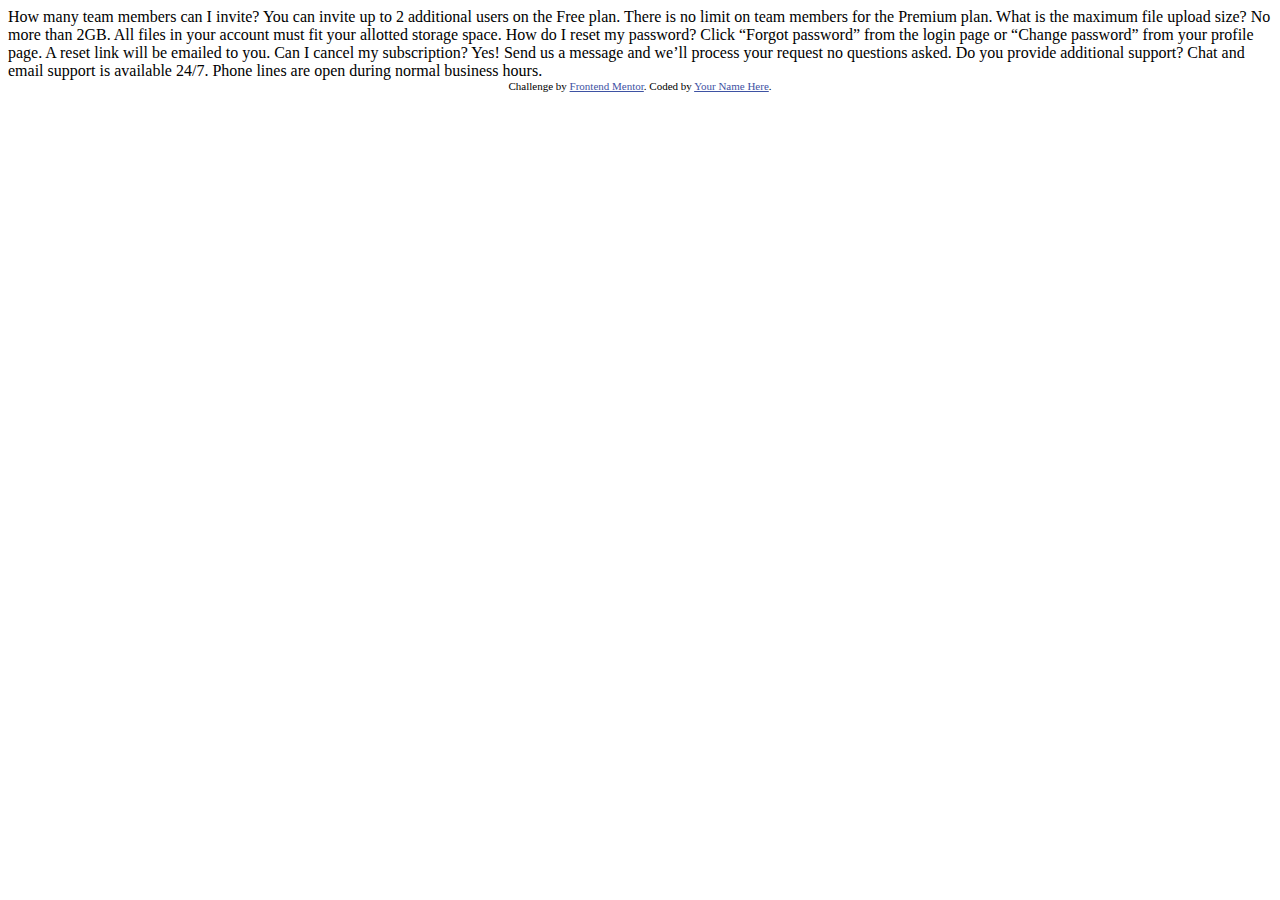
==== faq-accordion-card-main/index.html @ dfe9c5d6 "init" ====
<!DOCTYPE html>
<html lang="en">
<head>
  <meta charset="UTF-8">
  <meta name="viewport" content="width=device-width, initial-scale=1.0"> <!-- displays site properly based on user's device -->

  <link rel="icon" type="image/png" sizes="32x32" href="./images/favicon-32x32.png">
  
  <title>Frontend Mentor | FAQ Accordion Card</title>

  <!-- Feel free to remove these styles or customise in your own stylesheet 👍 -->
  <style>
    .attribution { font-size: 11px; text-align: center; }
    .attribution a { color: hsl(228, 45%, 44%); }
  </style>
</head>
<body>
  How many team members can I invite?
  You can invite up to 2 additional users on the Free plan. There is no limit on 
  team members for the Premium plan.

  What is the maximum file upload size?
  No more than 2GB. All files in your account must fit your allotted storage space.

  How do I reset my password?
  Click “Forgot password” from the login page or “Change password” from your profile page.
  A reset link will be emailed to you.

  Can I cancel my subscription?
  Yes! Send us a message and we’ll process your request no questions asked.

  Do you provide additional support?
  Chat and email support is available 24/7. Phone lines are open during normal business hours.

  <div class="attribution">
    Challenge by <a href="https://www.frontendmentor.io?ref=challenge" target="_blank">Frontend Mentor</a>. 
    Coded by <a href="#">Your Name Here</a>.
  </div>
</body>
</html>
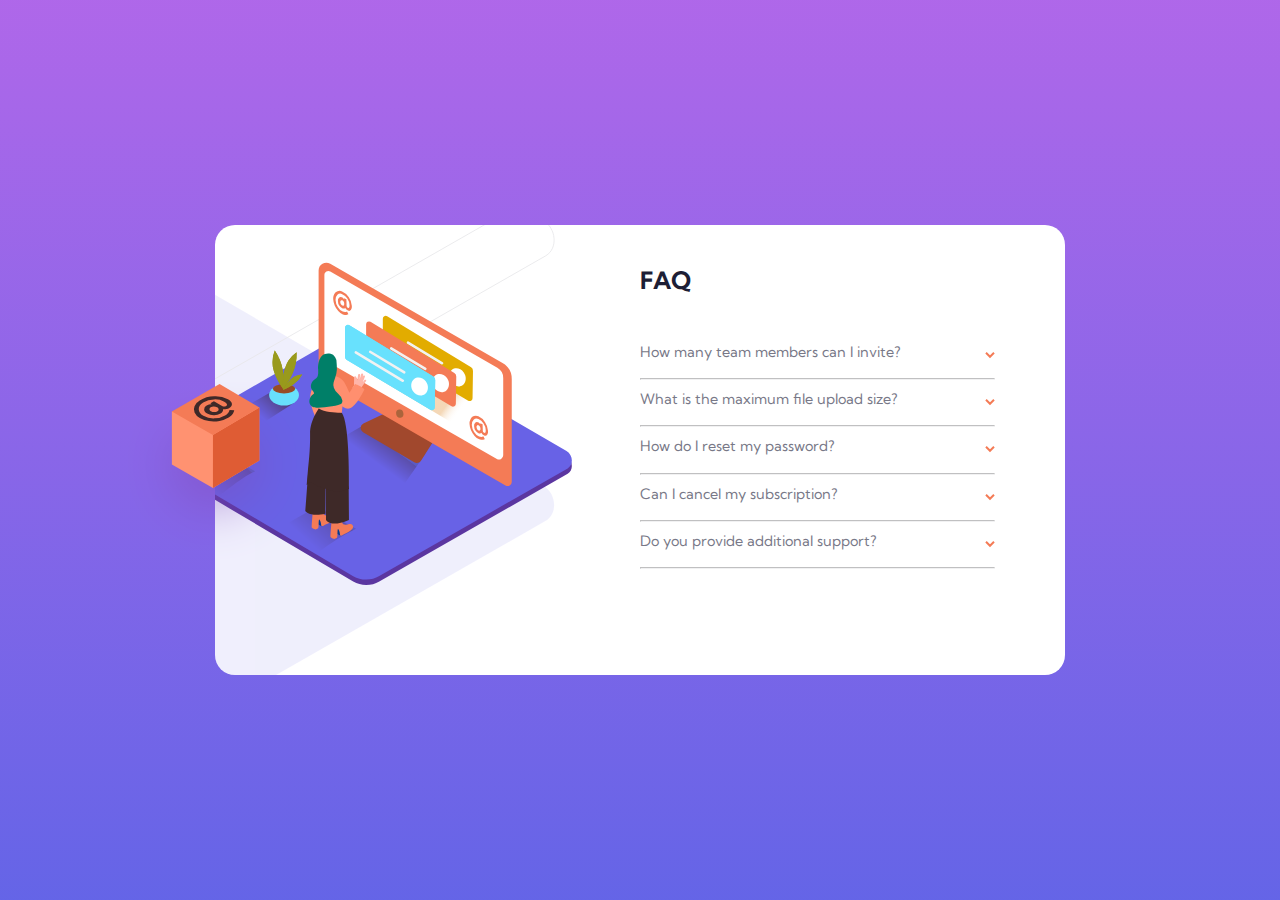
==== commit 4be20b97: "v1" ====
--- a/faq-accordion-card-main/index.html
+++ b/faq-accordion-card-main/index.html
@@ -5,6 +5,7 @@
   <meta name="viewport" content="width=device-width, initial-scale=1.0"> <!-- displays site properly based on user's device -->
 
   <link rel="icon" type="image/png" sizes="32x32" href="./images/favicon-32x32.png">
+  <link rel="stylesheet" href="style.css">
   
   <title>Frontend Mentor | FAQ Accordion Card</title>
 
@@ -15,26 +16,87 @@
   </style>
 </head>
 <body>
-  How many team members can I invite?
-  You can invite up to 2 additional users on the Free plan. There is no limit on 
-  team members for the Premium plan.
+  <div class="box_contain">
+    <img class="box" src="images/illustration-box-desktop.svg" alt="box_desktop">
+    <main class="contain_main">
+      <div class="contain_img">
+        <img src="images/illustration-woman-online-desktop.svg" alt="woman-desktop">
+        <img src="images/bg-pattern-desktop.svg" alt="pattern-desktop">
+      </div>
+      <section class="contain_faq">
+        <h1>FAQ</h1>
+        <div class="contain_question">
+          <h2>How many team members can I invite?</h2>
+          <img class="arrow" src="images/icon-arrow-down.svg" alt="arrow">
+        </div>
+        <p class="contain_paragraph hidden">
+          You can invite up to 2 additional users on the Free plan. There is no limit on
+          team members for the Premium plan.
+        </p>
+        <hr>
+        <div class="contain_question">
+          <h2>What is the maximum file upload size?</h2>
+          <img class="arrow" src="images/icon-arrow-down.svg" alt="arrow">
+        </div>
+        <p class="contain_paragraph hidden">
+          No more than 2GB. All files in your account must fit your allotted storage space.
+        </p>
+        <hr>
+        <div class="contain_question">
+          <h2>How do I reset my password?</h2>
+          <img class="arrow" src="images/icon-arrow-down.svg" alt="arrow">
+        </div>
+        <p class="contain_paragraph hidden">
+          Click “Forgot password” from the login page or “Change password” from your profile page.
+          A reset link will be emailed to you.
+        </p>
+        <hr>
+        <div class="contain_question">
+          <h2>Can I cancel my subscription?</h2>
+          <img class="arrow" src="images/icon-arrow-down.svg" alt="arrow">
+        </div>
+        <p class="contain_paragraph hidden">Yes! Send us a message and we’ll process your request no questions asked.</p>
+        <hr>
+        <div class="contain_question">
+          <h2>Do you provide additional support?</h2>
+          <img class="arrow" src="images/icon-arrow-down.svg" alt="arrow">
+        </div>
+        <p class="contain_paragraph hidden">Chat and email support is available 24/7. Phone lines are open during normal business hours.</p>
+        <hr>
+      </section>
+    </main>
+  </div>
 
-  What is the maximum file upload size?
-  No more than 2GB. All files in your account must fit your allotted storage space.
-
-  How do I reset my password?
-  Click “Forgot password” from the login page or “Change password” from your profile page.
-  A reset link will be emailed to you.
-
-  Can I cancel my subscription?
-  Yes! Send us a message and we’ll process your request no questions asked.
-
-  Do you provide additional support?
-  Chat and email support is available 24/7. Phone lines are open during normal business hours.
-
-  <div class="attribution">
+  <!-- <div class="attribution">
     Challenge by <a href="https://www.frontendmentor.io?ref=challenge" target="_blank">Frontend Mentor</a>. 
     Coded by <a href="#">Your Name Here</a>.
-  </div>
+  </div> -->
+  <script>
+    document.querySelectorAll('.arrow').forEach(e => {
+      e.addEventListener('click', (elemento) => {
+        const elementoDiv = elemento.target.parentNode
+        const paragraph = elementoDiv.nextElementSibling
+        document.querySelectorAll('.contain_paragraph').forEach(e => {
+          if(!e.classList.contains('hidden')) {
+            e.classList.add('hidden')
+            document.querySelectorAll('.contain_question > h2').forEach(e => {
+              e.style.fontWeight = 40
+              e.style.color = 'hsl(240, 6%, 50%)'
+            })
+
+            document.querySelectorAll('.arrow').forEach(e => {
+              e.style.transform = "rotate(360deg)"
+            })
+          }
+        })
+        if(paragraph.classList.contains('hidden')) {
+          paragraph.classList.remove('hidden')
+          elementoDiv.firstElementChild.style.fontWeight = 700
+          e.style.transform = "rotate(180deg)"
+          elementoDiv.firstElementChild.style.color = 'hsl(238, 29%, 16%)'
+        }
+      })
+    })
+  </script>
 </body>
 </html>--- a/faq-accordion-card-main/style.css
+++ b/faq-accordion-card-main/style.css
@@ -0,0 +1,129 @@
+@import url('https://fonts.googleapis.com/css2?family=Kumbh+Sans:wght@400;700&family=Poppins:wght@400;500;600;700&display=swap');
+
+:root {
+    --font-Kumbh: 'Kumbh Sans', sans-serif;
+
+    --very-dark-desaturated-blue: hsl(238, 29%, 16%);
+
+    --soft-violet: hsl(273, 75%, 66%);
+    --soft-blue: hsl(240, 73%, 65%);
+
+    --very-dark-grayish-blue: hsl(237, 12%, 33%);
+    --dark-grayish-blue: hsl(240, 6%, 50%);
+
+    --light-grayish-blue: hsla(240, 4%, 91%, 0.582);
+}
+
+* {
+    margin: 0;
+    padding: 0;
+    box-sizing: border-box;
+    font-family: var(--font-Kumbh);
+    font-size: 12px;
+}
+
+body {
+    background-image: linear-gradient(to bottom, var(--soft-violet), var(--soft-blue));
+    width: 100vw;
+    height: 100vh;
+    display: flex;
+    justify-content: center;
+    align-items: center;
+}
+
+.contain_main {
+    display: flex;
+    background-color: white;
+    position: relative;
+    justify-content: center;
+    align-items: center;
+    border-radius: 20px;
+    min-width: 850px;
+    height: 450px;
+    overflow: hidden;
+}
+
+.contain_img {
+    width: 50%;
+    background-color: red;
+}
+
+.contain_img > img:nth-child(1){
+    width: 50%;
+    position: absolute;
+    right: 58%;
+    bottom: 20%;
+    z-index: 2;
+}
+
+.contain_img > img:nth-child(2){
+    width: 100%;
+    position: absolute;
+    right: 60%;
+    bottom: -15%;
+}
+
+
+.contain_faq {
+    width: 50%;
+    height: 100%;
+    padding: 40px 70px 0px 0px;
+}
+
+.contain_faq > h1 {
+    font-size: 2em;
+    margin-bottom: 2em;
+    color: var(--very-dark-desaturated-blue);
+}
+
+.contain_question > h2 {
+    color: var(--dark-grayish-blue);
+    font-size: 1.2em;
+    margin-bottom: 0.5em;
+    font-weight: 400;
+}
+
+
+.contain_question {
+    display: flex;
+    align-items: center;
+    justify-content: space-between;
+}
+
+.contain_paragraph {
+    width: 85%;
+    text-align: justify;
+    margin-bottom: 1em;
+    color: var(--dark-grayish-blue);
+}
+
+
+.hidden {
+    display: none;
+}
+
+
+hr {
+    margin: 10px 0px;
+    border-color: var(--light-grayish-blue);
+}
+
+.box_contain {
+    position: relative;
+}
+
+.box{
+    width: 22%;
+    position: absolute;
+    right: 89%;
+    bottom: 25%;
+    z-index: 3;
+}
+
+.arrow {
+    cursor: pointer;
+    transition: 0.3s;
+}
+
+
+
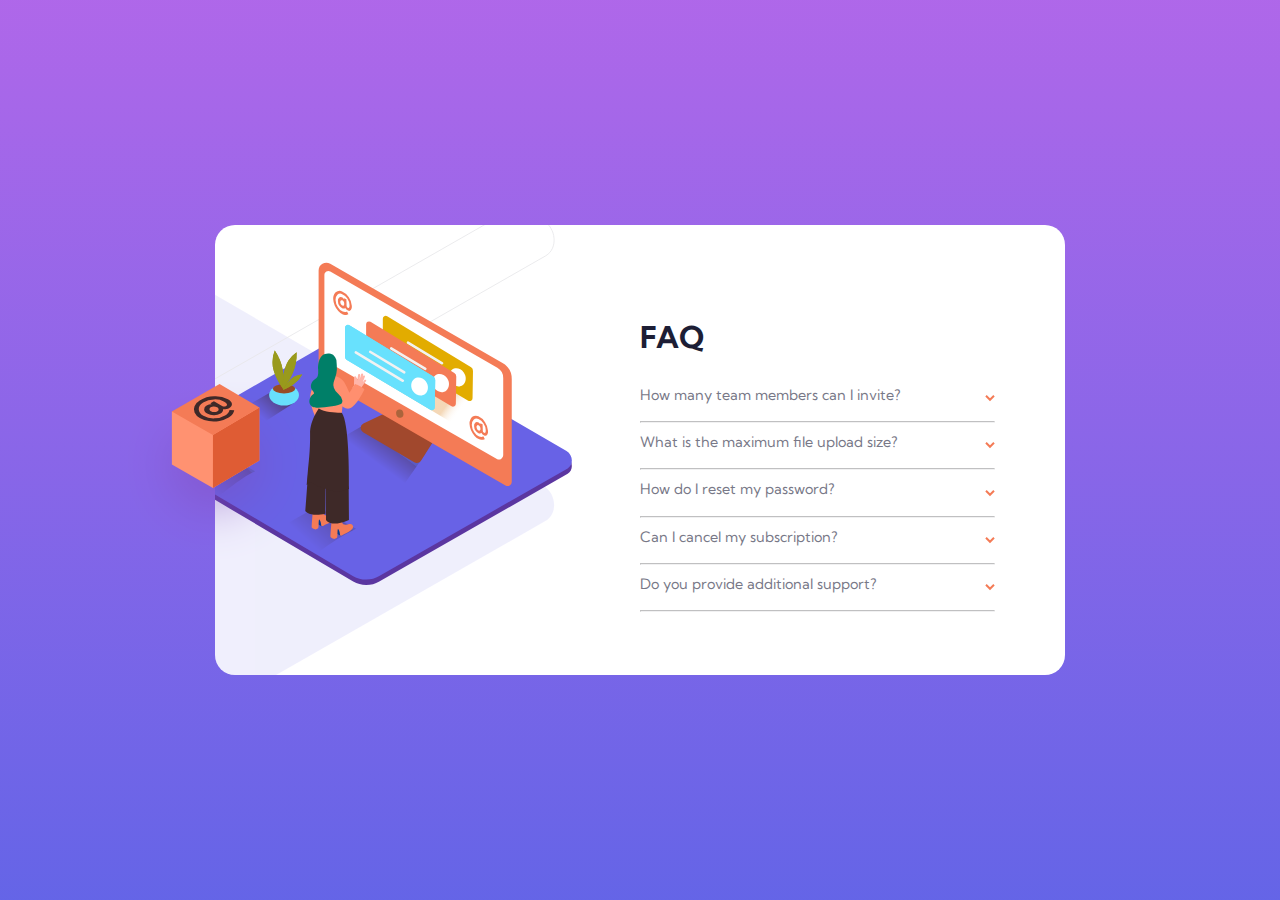
==== commit 0ac13892: "up" ====
--- a/faq-accordion-card-main/index.html
+++ b/faq-accordion-card-main/index.html
@@ -1,27 +1,40 @@
 <!DOCTYPE html>
 <html lang="en">
+
 <head>
   <meta charset="UTF-8">
-  <meta name="viewport" content="width=device-width, initial-scale=1.0"> <!-- displays site properly based on user's device -->
+  <meta name="viewport" content="width=device-width, initial-scale=1.0">
+  <!-- displays site properly based on user's device -->
 
   <link rel="icon" type="image/png" sizes="32x32" href="./images/favicon-32x32.png">
   <link rel="stylesheet" href="style.css">
-  
+
   <title>Frontend Mentor | FAQ Accordion Card</title>
 
   <!-- Feel free to remove these styles or customise in your own stylesheet 👍 -->
   <style>
-    .attribution { font-size: 11px; text-align: center; }
-    .attribution a { color: hsl(228, 45%, 44%); }
+    .attribution {
+      font-size: 11px;
+      text-align: center;
+    }
+
+    .attribution a {
+      color: hsl(228, 45%, 44%);
+    }
   </style>
 </head>
+
 <body>
   <div class="box_contain">
-    <img class="box" src="images/illustration-box-desktop.svg" alt="box_desktop">
+    <img class="box_desktop" src="images/illustration-box-desktop.svg" alt="box_desktop">
     <main class="contain_main">
-      <div class="contain_img">
+      <div class="contain_img_desktop">
         <img src="images/illustration-woman-online-desktop.svg" alt="woman-desktop">
         <img src="images/bg-pattern-desktop.svg" alt="pattern-desktop">
+      </div>
+      <div class="contain_img_mobile">
+        <img src="images/illustration-woman-online-mobile.svg" alt="woman-desktop">
+        <img src="images/bg-pattern-mobile.svg" alt="pattern_mobile">
       </div>
       <section class="contain_faq">
         <h1>FAQ</h1>
@@ -55,13 +68,15 @@
           <h2>Can I cancel my subscription?</h2>
           <img class="arrow" src="images/icon-arrow-down.svg" alt="arrow">
         </div>
-        <p class="contain_paragraph hidden">Yes! Send us a message and we’ll process your request no questions asked.</p>
+        <p class="contain_paragraph hidden">Yes! Send us a message and we’ll process your request no questions asked.
+        </p>
         <hr>
         <div class="contain_question">
-          <h2>Do you provide additional support?</h2>
+          <h2>Do you provide additional support? </h2>
           <img class="arrow" src="images/icon-arrow-down.svg" alt="arrow">
         </div>
-        <p class="contain_paragraph hidden">Chat and email support is available 24/7. Phone lines are open during normal business hours.</p>
+        <p class="contain_paragraph hidden">Chat and email support is available 24/7. Phone lines are open during normal
+          business hours.</p>
         <hr>
       </section>
     </main>
@@ -72,31 +87,63 @@
     Coded by <a href="#">Your Name Here</a>.
   </div> -->
   <script>
-    document.querySelectorAll('.arrow').forEach(e => {
-      e.addEventListener('click', (elemento) => {
-        const elementoDiv = elemento.target.parentNode
-        const paragraph = elementoDiv.nextElementSibling
-        document.querySelectorAll('.contain_paragraph').forEach(e => {
-          if(!e.classList.contains('hidden')) {
-            e.classList.add('hidden')
-            document.querySelectorAll('.contain_question > h2').forEach(e => {
-              e.style.fontWeight = 40
-              e.style.color = 'hsl(240, 6%, 50%)'
-            })
+    // document.querySelectorAll('.arrow').forEach(e => {
+    //   e.addEventListener('click', (elemento) => {
+    //     const elementoDiv = elemento.target.parentNode
+    //     const paragraph = elementoDiv.nextElementSibling
+    //     document.querySelectorAll('.contain_paragraph').forEach(e => {
+    //       if(!e.classList.contains('hidden')) {
+    //         e.classList.add('hidden')
+    //         document.querySelectorAll('.contain_question > h2').forEach(e => {
+    //           e.style.fontWeight = 40
+    //           e.style.color = 'hsl(240, 6%, 50%)'
+    //         })
 
-            document.querySelectorAll('.arrow').forEach(e => {
-              e.style.transform = "rotate(360deg)"
-            })
-          }
-        })
-        if(paragraph.classList.contains('hidden')) {
-          paragraph.classList.remove('hidden')
-          elementoDiv.firstElementChild.style.fontWeight = 700
-          e.style.transform = "rotate(180deg)"
-          elementoDiv.firstElementChild.style.color = 'hsl(238, 29%, 16%)'
-        }
+    //         document.querySelectorAll('.arrow').forEach(e => {
+    //           e.style.transform = "rotate(360deg)"
+    //         })
+    //       }
+    //     })
+    //     if(paragraph.classList.contains('hidden')) {
+    //       paragraph.classList.remove('hidden')
+    //       elementoDiv.firstElementChild.style.fontWeight = 700
+    //       e.style.transform = "rotate(180deg)"
+    //       elementoDiv.firstElementChild.style.color = 'hsl(238, 29%, 16%)'
+    //     }
+    //   })
+    // })
+
+
+    container = document.querySelectorAll('.contain_question')
+    container.forEach(e => {
+      e.addEventListener('click', elemento => {
+        console.log(elemento.target)
+          document.querySelectorAll('.contain_paragraph').forEach(e => {
+            if (!e.classList.contains('hidden')) {
+              e.classList.add('hidden')         
+              document.querySelectorAll('.arrow').forEach(e => {
+                e.style.transform = "rotate(360deg)"
+              })
+              document.querySelectorAll('.contain_question > h2').forEach(e => {
+                e.style.fontWeight = 400
+                e.style.color = 'hsl(240, 6%, 50%)'
+              })
+            }
+          })
+          const paragraph = elemento.target.parentNode.nextElementSibling
+          const h2 = elemento.target
+          const arrow = elemento.target.nextElementSibling
+          if (paragraph.classList.contains('hidden')) {
+            paragraph.classList.remove('hidden')
+            h2.style.fontWeight = 700
+            h2.style.color = 'hsl(238, 29%, 16%)'
+            arrow.style.transform = "rotate(180deg)"
+          }        
       })
     })
+
+
   </script>
 </body>
+
 </html>--- a/faq-accordion-card-main/style.css
+++ b/faq-accordion-card-main/style.css
@@ -4,6 +4,7 @@
     --font-Kumbh: 'Kumbh Sans', sans-serif;
 
     --very-dark-desaturated-blue: hsl(238, 29%, 16%);
+    --Soft-red: hsl(14, 88%, 65%);
 
     --soft-violet: hsl(273, 75%, 66%);
     --soft-blue: hsl(240, 73%, 65%);
@@ -39,16 +40,16 @@
     align-items: center;
     border-radius: 20px;
     min-width: 850px;
-    height: 450px;
+    min-height: 450px;
     overflow: hidden;
 }
 
-.contain_img {
+.contain_img_desktop {
     width: 50%;
     background-color: red;
 }
 
-.contain_img > img:nth-child(1){
+.contain_img_desktop > img:nth-child(1){
     width: 50%;
     position: absolute;
     right: 58%;
@@ -56,7 +57,7 @@
     z-index: 2;
 }
 
-.contain_img > img:nth-child(2){
+.contain_img_desktop > img:nth-child(2){
     width: 100%;
     position: absolute;
     right: 60%;
@@ -71,12 +72,20 @@
 }
 
 .contain_faq > h1 {
-    font-size: 2em;
-    margin-bottom: 2em;
+    font-size: 2.5em;
+    margin-bottom: 1em;
     color: var(--very-dark-desaturated-blue);
 }
 
+.contain_question {
+    cursor: pointer;
+    display: flex;
+    align-items: center;
+    justify-content: space-between;
+}
+
 .contain_question > h2 {
+    width: 100%;
     color: var(--dark-grayish-blue);
     font-size: 1.2em;
     margin-bottom: 0.5em;
@@ -84,10 +93,10 @@
 }
 
 
-.contain_question {
-    display: flex;
-    align-items: center;
-    justify-content: space-between;
+
+.contain_question > h2:hover {
+    color: var(--Soft-red);
+    font-weight: 700;
 }
 
 .contain_paragraph {
@@ -112,7 +121,7 @@
     position: relative;
 }
 
-.box{
+.box_desktop{
     width: 22%;
     position: absolute;
     right: 89%;
@@ -121,9 +130,96 @@
 }
 
 .arrow {
-    cursor: pointer;
     transition: 0.3s;
 }
 
-
-
+.contain_img_mobile{
+    display: none;
+}
+
+@media (max-width: 940px) {
+    .contain_main {
+        min-width: 600px;
+
+    }
+
+    .contain_faq > h1 {
+        font-size: 2em;
+    }
+
+    .contain_question > h2 {
+        font-size: 1.2em;
+    }
+
+    .contain_paragraph {
+        font-size: 0.8em;
+    }
+
+    .contain_faq {
+        padding: 0px 40px 0px 0px;
+    }
+
+}
+
+
+@media (max-width: 665px) {
+    .contain_main {
+        min-width: 350px;
+        height: 650px;
+        flex-direction: column;
+        position: relative;
+        overflow: visible;
+
+    }
+
+    .contain_faq > h1 {
+        text-align: center;
+        font-size: 2.5em;
+        margin-bottom: 0em;
+    }
+
+    .contain_question > h2 {
+        margin-top: 20px;
+        font-size: 1.2em;
+    }
+
+    .contain_paragraph {
+        font-size: 0.8em;
+        width: 90%;
+        text-align: left;
+    }
+
+    .contain_faq {
+        width: 330px;
+        height: 80%;
+        padding: 0px 20px;
+    }
+
+    .contain_img_desktop {
+        display: none;
+    }
+
+    .box_desktop{
+        display: none;
+    }
+
+    .contain_img_mobile{
+        display: block;
+        height: 30%;
+    }
+
+    .contain_img_mobile > img:nth-child(1){
+        width: 80%;
+        position: absolute;
+        bottom: 86.5%;
+        left: 10%;
+    }
+
+    .contain_img_mobile > img:nth-child(2){
+        width: 80%;
+        position: absolute;
+        bottom: 80%;
+        left: 10%;
+    }
+
+}
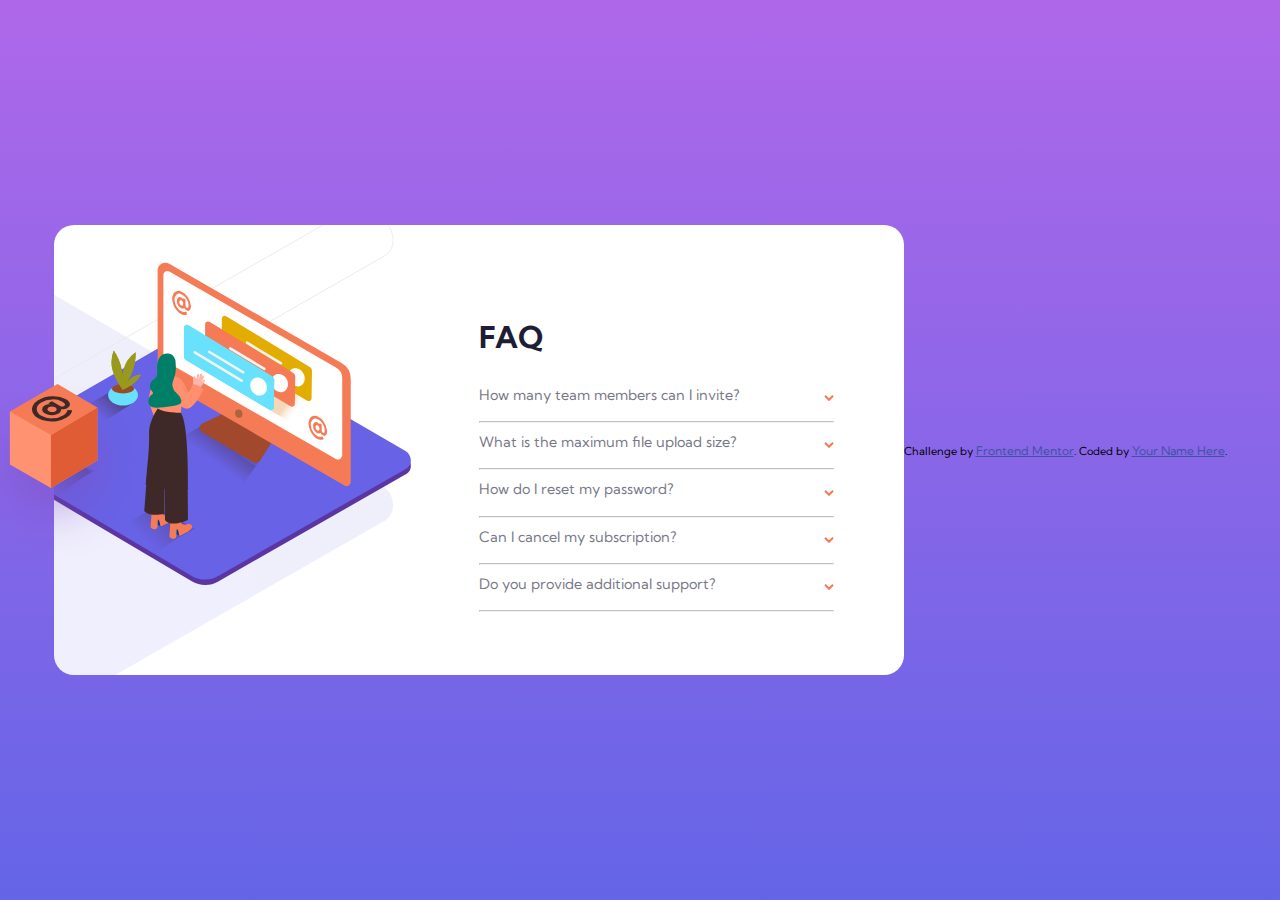
==== commit e3994cf1: "up" ====
--- a/faq-accordion-card-main/index.html
+++ b/faq-accordion-card-main/index.html
@@ -10,18 +10,6 @@
   <link rel="stylesheet" href="style.css">
 
   <title>Frontend Mentor | FAQ Accordion Card</title>
-
-  <!-- Feel free to remove these styles or customise in your own stylesheet 👍 -->
-  <style>
-    .attribution {
-      font-size: 11px;
-      text-align: center;
-    }
-
-    .attribution a {
-      color: hsl(228, 45%, 44%);
-    }
-  </style>
 </head>
 
 <body>
@@ -82,63 +70,62 @@
     </main>
   </div>
 
-  <!-- <div class="attribution">
+  <div class="attribution">
     Challenge by <a href="https://www.frontendmentor.io?ref=challenge" target="_blank">Frontend Mentor</a>. 
     Coded by <a href="#">Your Name Here</a>.
-  </div> -->
+  </div>
   <script>
-    // document.querySelectorAll('.arrow').forEach(e => {
-    //   e.addEventListener('click', (elemento) => {
-    //     const elementoDiv = elemento.target.parentNode
-    //     const paragraph = elementoDiv.nextElementSibling
-    //     document.querySelectorAll('.contain_paragraph').forEach(e => {
-    //       if(!e.classList.contains('hidden')) {
-    //         e.classList.add('hidden')
-    //         document.querySelectorAll('.contain_question > h2').forEach(e => {
-    //           e.style.fontWeight = 40
-    //           e.style.color = 'hsl(240, 6%, 50%)'
-    //         })
+    document.querySelectorAll('.arrow').forEach(e => {
+      e.addEventListener('click', (elemento) => {
+        const elementoDiv = elemento.target.parentNode
+        const paragraph = elementoDiv.nextElementSibling
+        document.querySelectorAll('.contain_paragraph').forEach(e => {
+          if(!e.classList.contains('hidden')) {
+            e.classList.add('hidden')
+            document.querySelectorAll('.contain_question > h2').forEach(e => {
+              e.style.fontWeight = 40
+              e.style.color = 'hsl(240, 6%, 50%)'
+            })
 
-    //         document.querySelectorAll('.arrow').forEach(e => {
-    //           e.style.transform = "rotate(360deg)"
-    //         })
-    //       }
-    //     })
-    //     if(paragraph.classList.contains('hidden')) {
-    //       paragraph.classList.remove('hidden')
-    //       elementoDiv.firstElementChild.style.fontWeight = 700
-    //       e.style.transform = "rotate(180deg)"
-    //       elementoDiv.firstElementChild.style.color = 'hsl(238, 29%, 16%)'
-    //     }
-    //   })
-    // })
+            document.querySelectorAll('.arrow').forEach(e => {
+              e.style.transform = "rotate(360deg)"
+            })
+          }
+        })
+        if(paragraph.classList.contains('hidden')) {
+          paragraph.classList.remove('hidden')
+          elementoDiv.firstElementChild.style.fontWeight = 700
+          e.style.transform = "rotate(180deg)"
+          elementoDiv.firstElementChild.style.color = 'hsl(238, 29%, 16%)'
+        }
+      })
+    })
 
+    document.querySelectorAll('.contain_question > h2').forEach(e => {
+      e.addEventListener('click', (elemento) => {
+        const h2 = elemento.target
+        const arrow = h2.nextElementSibling
+        const paragraph = h2.parentNode.nextElementSibling
+        console.log(paragraph)
+        document.querySelectorAll('.contain_paragraph').forEach(e => {
+          if(!e.classList.contains('hidden')) {
+            e.classList.add('hidden')
+            document.querySelectorAll('.contain_question > h2').forEach(e => {
+              e.style.fontWeight = 40
+              e.style.color = 'hsl(240, 6%, 50%)'
+            })
 
-    container = document.querySelectorAll('.contain_question')
-    container.forEach(e => {
-      e.addEventListener('click', elemento => {
-        console.log(elemento.target)
-          document.querySelectorAll('.contain_paragraph').forEach(e => {
-            if (!e.classList.contains('hidden')) {
-              e.classList.add('hidden')         
-              document.querySelectorAll('.arrow').forEach(e => {
-                e.style.transform = "rotate(360deg)"
-              })
-              document.querySelectorAll('.contain_question > h2').forEach(e => {
-                e.style.fontWeight = 400
-                e.style.color = 'hsl(240, 6%, 50%)'
-              })
-            }
-          })
-          const paragraph = elemento.target.parentNode.nextElementSibling
-          const h2 = elemento.target
-          const arrow = elemento.target.nextElementSibling
-          if (paragraph.classList.contains('hidden')) {
-            paragraph.classList.remove('hidden')
-            h2.style.fontWeight = 700
-            h2.style.color = 'hsl(238, 29%, 16%)'
-            arrow.style.transform = "rotate(180deg)"
-          }        
+            document.querySelectorAll('.arrow').forEach(e => {
+              e.style.transform = "rotate(360deg)"
+            })
+          }
+        })
+        if(paragraph.classList.contains('hidden')) {
+          paragraph.classList.remove('hidden')
+          h2.style.fontWeight = 700
+          arrow.style.transform = "rotate(180deg)"
+          h2.style.color = 'hsl(238, 29%, 16%)'
+        }
       })
     })
 
--- a/faq-accordion-card-main/style.css
+++ b/faq-accordion-card-main/style.css
@@ -137,6 +137,16 @@
     display: none;
 }
 
+.attribution {
+    font-size: 11px;
+    text-align: center;
+  }
+
+  .attribution a {
+    color: hsl(228, 45%, 44%);
+  }
+
+
 @media (max-width: 940px) {
     .contain_main {
         min-width: 600px;
@@ -144,6 +154,7 @@
     }
 
     .contain_faq > h1 {
+        padding-top: 40px;
         font-size: 2em;
     }
 
@@ -159,16 +170,42 @@
         padding: 0px 40px 0px 0px;
     }
 
+    .contain_img_desktop > img:nth-child(1){
+        width: 50%;
+        position: absolute;
+        right: 58%;
+        bottom: 30%;
+        z-index: 2;
+    }
+    
+    .contain_img_desktop > img:nth-child(2){
+        width: 100%;
+        position: absolute;
+        right: 60%;
+        bottom: 5%;
+    }
+
+    .box_desktop{
+        width: 25%;
+        position: absolute;
+        right: 87%;
+        bottom: 30%;
+    }
+
 }
 
 
 @media (max-width: 665px) {
+
+
     .contain_main {
-        min-width: 350px;
-        height: 650px;
+        min-width: 340px;
+        height: 600px;
         flex-direction: column;
         position: relative;
         overflow: visible;
+        margin-bottom: 1rem;
+        margin-top: 1rem;
 
     }
 
@@ -184,14 +221,14 @@
     }
 
     .contain_paragraph {
-        font-size: 0.8em;
+        font-size: 0.9em;
         width: 90%;
         text-align: left;
     }
 
     .contain_faq {
-        width: 330px;
-        height: 80%;
+        width: 340px;
+        height: 90%;
         padding: 0px 20px;
     }
 
@@ -205,7 +242,7 @@
 
     .contain_img_mobile{
         display: block;
-        height: 30%;
+        height: 25%;
     }
 
     .contain_img_mobile > img:nth-child(1){
@@ -223,3 +260,100 @@
     }
 
 }
+
+@media (max-height: 800px) {
+    .contain_main {
+        height: 525px;
+        margin-bottom: 20px;
+
+    }
+
+    .contain_question > h2 {
+        margin-top: 10px;
+    }
+
+    body {
+        align-items: flex-end;
+    }
+
+    .contain_img_mobile > img:nth-child(1){
+        width: 80%;
+        position: absolute;
+        bottom: 83.5%;
+        left: 10%;
+    }
+
+    .contain_img_mobile > img:nth-child(2){
+        width: 80%;
+        position: absolute;
+        bottom: 80%;
+        left: 10%;
+    }
+}
+
+
+@media (max-height: 500px) {
+
+
+    .contain_main {
+        overflow: scroll;
+        width: 90vw;
+        height: 400px;
+        flex-direction: column;
+        position: relative;
+        overflow: visible;
+        margin-bottom: 0rem;
+        border-radius: 0px;
+
+    }
+
+    .contain_faq > h1 {
+        text-align: center;
+        font-size: 2em;
+        margin-bottom: 0em;
+    }
+
+    .contain_question > h2 {
+        margin-top: 20px;
+        font-size: 1em;
+    }
+
+    .contain_paragraph {
+        font-size: 0.9em;
+        width: 90%;
+        text-align: left;
+    }
+
+    .contain_faq {
+        width: 100%;
+        height: 90%;
+        padding: 0px 20px;
+    }
+
+    .contain_img_desktop {
+        display: none;
+    }
+
+    .box_desktop{
+        display: none;
+    }
+
+    .contain_img_mobile{
+        display: block;
+        height: 25%;
+    }
+
+    .contain_img_mobile > img:nth-child(1){
+        width: 50%;
+        position: absolute;
+        bottom: 84.5%;
+        left: 25%;
+    }
+
+    .contain_img_mobile > img:nth-child(2){
+        width: 50%;
+        position: absolute;
+        bottom: 80%;
+        left: 24%;
+    }
+}
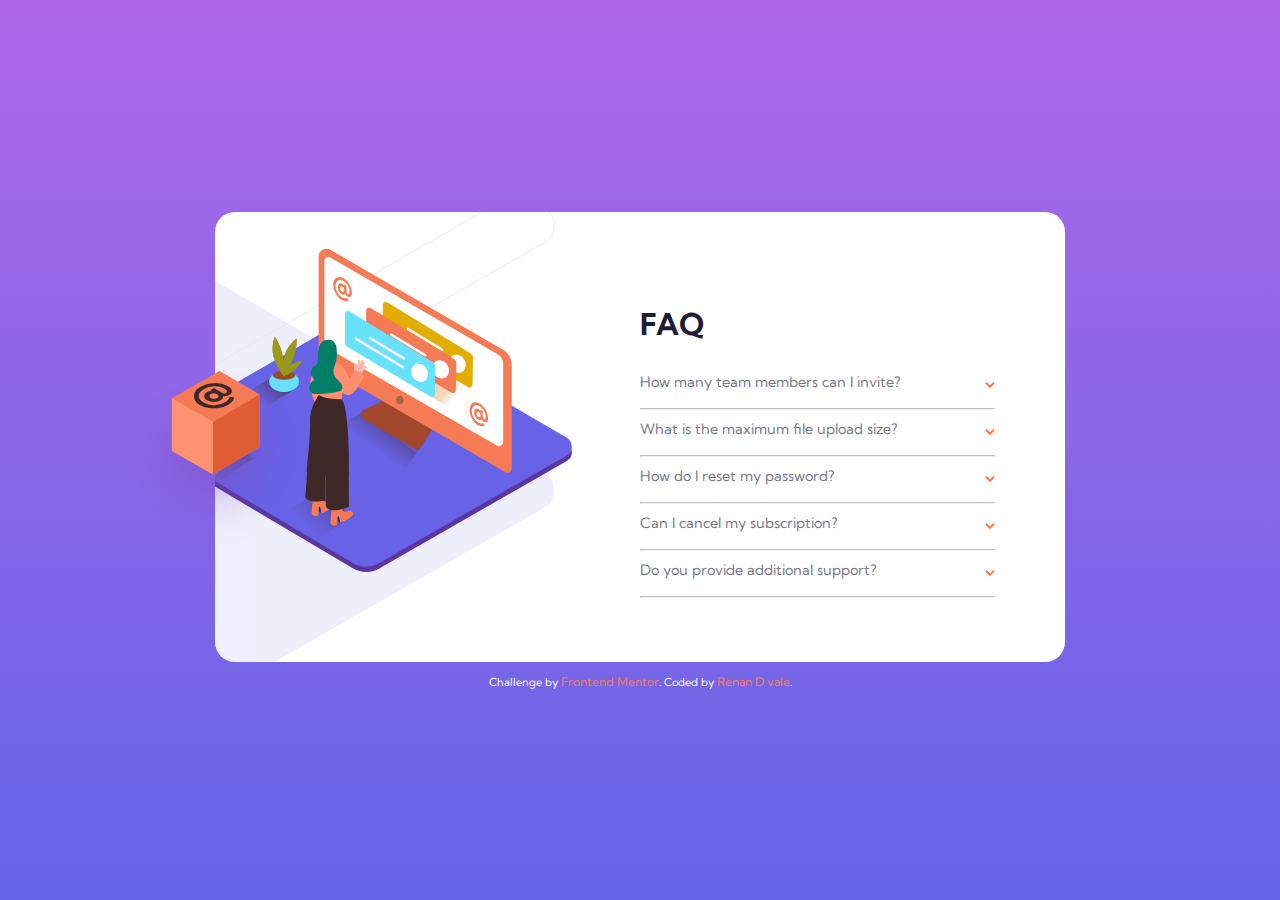
==== commit cd53a145: "updateFinalv1" ====
--- a/faq-accordion-card-main/index.html
+++ b/faq-accordion-card-main/index.html
@@ -72,7 +72,7 @@
 
   <div class="attribution">
     Challenge by <a href="https://www.frontendmentor.io?ref=challenge" target="_blank">Frontend Mentor</a>. 
-    Coded by <a href="#">Your Name Here</a>.
+    Coded by <a href="https://github.com/Renan-do-vale" target="_blank">Renan D vale</a>.
   </div>
   <script>
     document.querySelectorAll('.arrow').forEach(e => {
@@ -106,7 +106,6 @@
         const h2 = elemento.target
         const arrow = h2.nextElementSibling
         const paragraph = h2.parentNode.nextElementSibling
-        console.log(paragraph)
         document.querySelectorAll('.contain_paragraph').forEach(e => {
           if(!e.classList.contains('hidden')) {
             e.classList.add('hidden')
--- a/faq-accordion-card-main/style.css
+++ b/faq-accordion-card-main/style.css
@@ -28,6 +28,7 @@
     width: 100vw;
     height: 100vh;
     display: flex;
+    flex-direction: column;
     justify-content: center;
     align-items: center;
 }
@@ -140,12 +141,18 @@
 .attribution {
     font-size: 11px;
     text-align: center;
+    color: white;
+    margin-top: 1rem;
   }
 
   .attribution a {
-    color: hsl(228, 45%, 44%);
+    color: var(--Soft-red);
+    text-decoration: none;
   }
 
+  .attribution a:hover {
+    text-decoration: underline;
+  }
 
 @media (max-width: 940px) {
     .contain_main {
@@ -197,6 +204,9 @@
 
 @media (max-width: 665px) {
 
+    body {
+        flex-direction: row;
+    }
 
     .contain_main {
         min-width: 340px;
@@ -258,6 +268,10 @@
         bottom: 80%;
         left: 10%;
     }
+
+    .attribution {
+        display: none;
+      }
 
 }
 
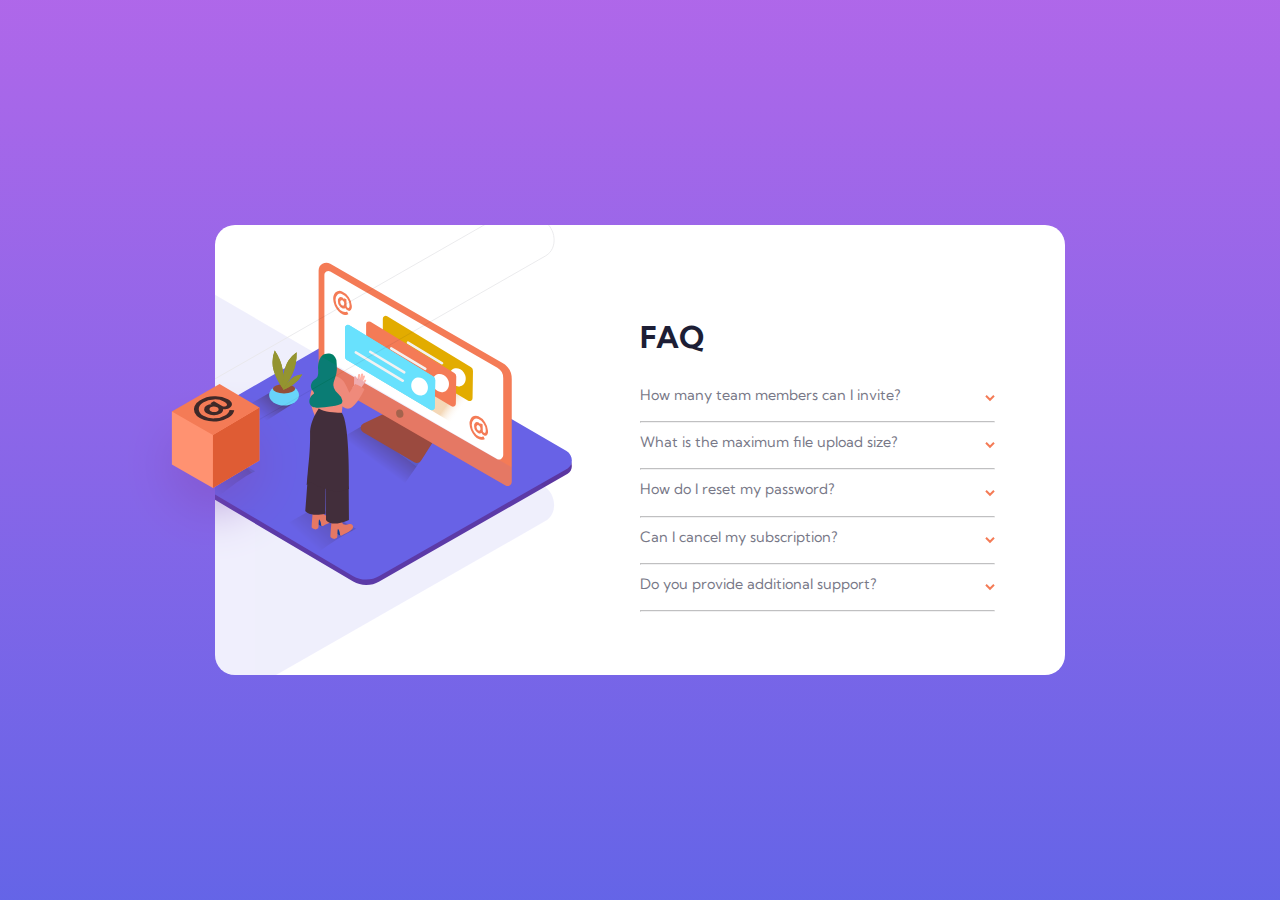
==== commit 054d0561: "up" ====
--- a/faq-accordion-card-main/index.html
+++ b/faq-accordion-card-main/index.html
@@ -69,11 +69,6 @@
       </section>
     </main>
   </div>
-
-  <div class="attribution">
-    Challenge by <a href="https://www.frontendmentor.io?ref=challenge" target="_blank">Frontend Mentor</a>. 
-    Coded by <a href="https://github.com/Renan-do-vale" target="_blank">Renan D vale</a>.
-  </div>
   <script>
     document.querySelectorAll('.arrow').forEach(e => {
       e.addEventListener('click', (elemento) => {
--- a/faq-accordion-card-main/style.css
+++ b/faq-accordion-card-main/style.css
@@ -28,7 +28,6 @@
     width: 100vw;
     height: 100vh;
     display: flex;
-    flex-direction: column;
     justify-content: center;
     align-items: center;
 }
@@ -55,7 +54,6 @@
     position: absolute;
     right: 58%;
     bottom: 20%;
-    z-index: 2;
 }
 
 .contain_img_desktop > img:nth-child(2){
@@ -131,28 +129,13 @@
 }
 
 .arrow {
-    transition: 0.3s;
+    transition: 0.5s;
 }
 
 .contain_img_mobile{
     display: none;
 }
 
-.attribution {
-    font-size: 11px;
-    text-align: center;
-    color: white;
-    margin-top: 1rem;
-  }
-
-  .attribution a {
-    color: var(--Soft-red);
-    text-decoration: none;
-  }
-
-  .attribution a:hover {
-    text-decoration: underline;
-  }
 
 @media (max-width: 940px) {
     .contain_main {
@@ -182,7 +165,6 @@
         position: absolute;
         right: 58%;
         bottom: 30%;
-        z-index: 2;
     }
     
     .contain_img_desktop > img:nth-child(2){
@@ -269,9 +251,6 @@
         left: 10%;
     }
 
-    .attribution {
-        display: none;
-      }
 
 }
 
